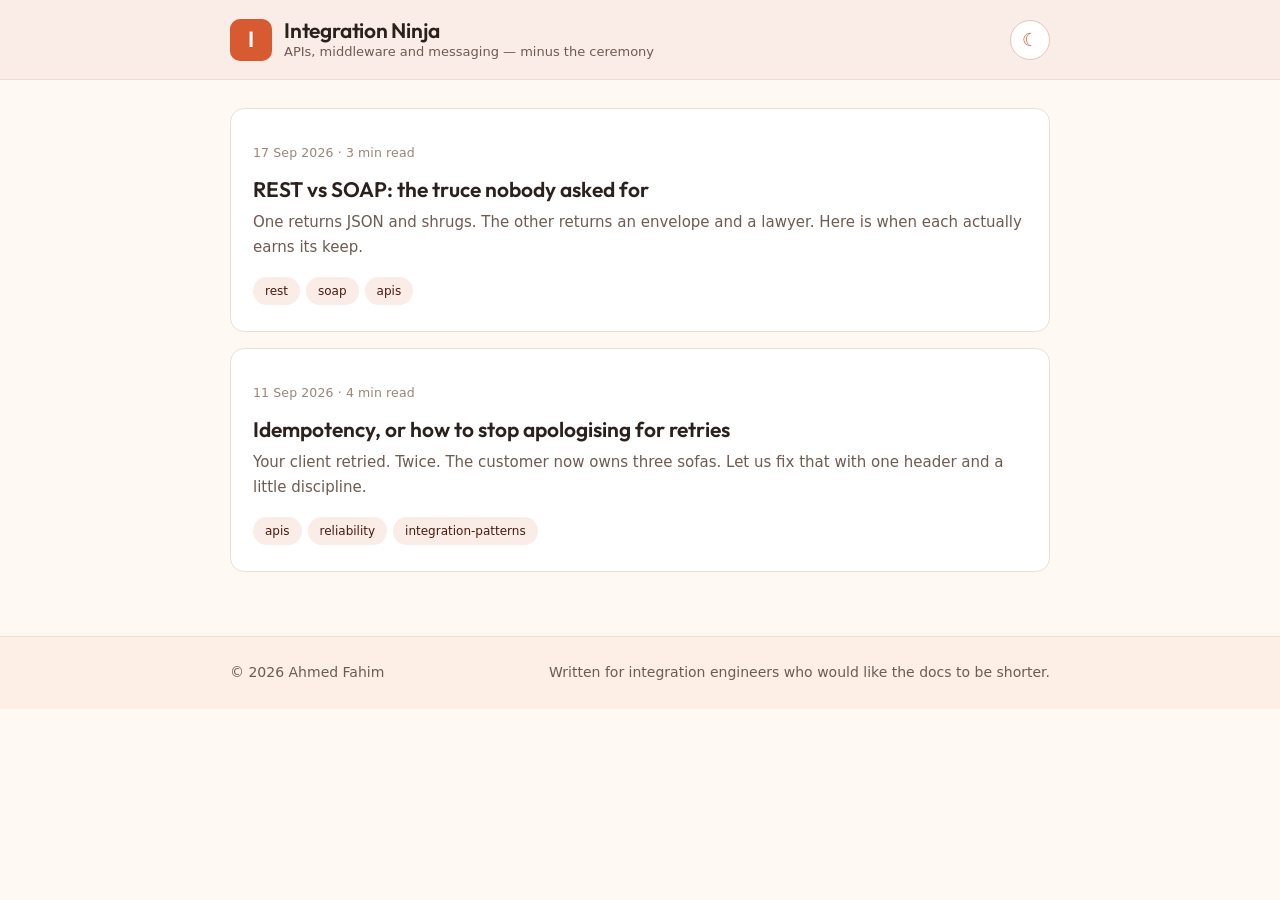
==== index.html @ ec6667d4 "Sprint 1: static blog walking skeleton Integration Ninja is a buildless static blog for APIs, middle" ====
<!DOCTYPE html>
<html lang="en" data-theme="light">
<head>
<meta charset="utf-8">
<meta name="viewport" content="width=device-width, initial-scale=1">
<title>Integration Ninja</title>
<meta name="description" content="APIs, middleware and messaging explained simply, for integration engineers.">
<script>
/* Applied before paint so the page never flashes the wrong theme. */
(function () {
  try {
    var saved = localStorage.getItem('ninja-theme');
    var prefersDark = window.matchMedia && window.matchMedia('(prefers-color-scheme: dark)').matches;
    document.documentElement.setAttribute('data-theme', saved || (prefersDark ? 'dark' : 'light'));
  } catch (err) { /* storage blocked; the default theme stands */ }
})();
</script>
<link rel="preconnect" href="https://fonts.googleapis.com">
<link rel="preconnect" href="https://fonts.gstatic.com" crossorigin>
<link rel="stylesheet" href="https://fonts.googleapis.com/css2?family=Outfit:wght@500;600&display=swap">
<link rel="stylesheet" href="assets/css/main.css">
</head>
<body>

<a class="skip-link" href="#main">Skip to content</a>

<header class="site-header">
  <div class="site-header__inner shell">
    <a class="brand" href="index.html">
      <span class="brand__mark" aria-hidden="true">I</span>
      <span>
        <span class="brand__title">Integration Ninja</span>
        <span class="brand__tagline"></span>
      </span>
    </a>
    <button type="button" class="theme-toggle" aria-label="Switch theme">☾</button>
  </div>
</header>

<main id="main" class="shell">
  <h1 class="visually-hidden">Articles</h1>
  <ul id="feed" class="feed">
    <li class="state">Loading articles…</li>
  </ul>
</main>

<footer class="site-footer">
  <div class="site-footer__inner shell">
    <span>© <span class="footer-year"></span> <span class="footer-author"></span></span>
    <span>Written for integration engineers who would like the docs to be shorter.</span>
  </div>
</footer>

<script src="https://cdnjs.cloudflare.com/ajax/libs/jquery/3.7.1/jquery.min.js" integrity="sha512-v2CJ7UaYy4JwqLDIrZUI/4hqeoQieOmAZNXBeQyjo21dadnwR+8ZaIJVT8EE2iyI61OV8e6M8PP2/4hpQINQ/g==" crossorigin="anonymous" referrerpolicy="no-referrer"></script>
<script src="assets/js/config.js"></script>
<script src="assets/js/lib/frontmatter.js"></script>
<script src="assets/js/lib/format.js"></script>
<script src="assets/js/lib/store.js"></script>
<script src="assets/js/ui.js"></script>
<script src="assets/js/home.js"></script>

</body>
</html>
---- assets/css/main.css ----
/* Integration Ninja — design system.
   Warm, rounded and friendly. Two themes; every colour is a variable so dark
   mode is a single block of overrides rather than scattered exceptions. */

:root {
  --page: #fff8f3;
  --surface: #ffffff;
  --surface-alt: #fdeee6;
  --text: #2b211c;
  --text-soft: #6e5b51;
  --text-muted: #9a857a;
  --border: #f0ddd1;
  --border-strong: #e3c6b5;
  --accent: #d85a30;
  --accent-ink: #4a1b0c;
  --accent-wash: #faece7;
  --accent-hover: #b8441f;
  --ring: rgba(216, 90, 48, 0.35);

  --mark-bg: #ffe6a8;
  --mark-ink: #412402;

  --font-display: 'Outfit', 'Segoe UI', system-ui, sans-serif;
  --font-body: 'Segoe UI', system-ui, -apple-system, 'Helvetica Neue', sans-serif;
  --font-mono: ui-monospace, 'Cascadia Mono', Consolas, 'Courier New', monospace;

  --radius-sm: 10px;
  --radius: 14px;
  --radius-lg: 20px;
  --measure: 68ch;
  --shell: 860px;
}

[data-theme='dark'] {
  --page: #171310;
  --surface: #201a16;
  --surface-alt: #2b221c;
  --text: #f5eae3;
  --text-soft: #c3ada1;
  --text-muted: #9a857a;
  --border: #382c25;
  --border-strong: #4d3d33;
  --accent: #f0997b;
  --accent-ink: #f5c4b3;
  --accent-wash: #33211a;
  --accent-hover: #f5c4b3;
  --ring: rgba(240, 153, 123, 0.4);

  --mark-bg: #7a5410;
  --mark-ink: #fbe8c2;
}

*,
*::before,
*::after { box-sizing: border-box; }

html { -webkit-text-size-adjust: 100%; }

body {
  margin: 0;
  background: var(--page);
  color: var(--text);
  font-family: var(--font-body);
  font-size: 17px;
  line-height: 1.7;
}

h1, h2, h3, h4 {
  font-family: var(--font-display);
  font-weight: 600;
  line-height: 1.25;
  color: var(--text);
  margin: 0;
}

a {
  color: var(--accent);
  text-decoration-color: var(--border-strong);
  text-underline-offset: 3px;
}

a:hover { color: var(--accent-hover); }

img { max-width: 100%; height: auto; }

:focus-visible {
  outline: 2px solid var(--accent);
  outline-offset: 2px;
  border-radius: 4px;
}

.skip-link {
  position: absolute;
  left: -9999px;
  top: 0;
  background: var(--accent);
  color: #fff;
  padding: 10px 16px;
  border-radius: 0 0 var(--radius) 0;
  z-index: 10;
}

.skip-link:focus { left: 0; }

.visually-hidden {
  position: absolute;
  width: 1px;
  height: 1px;
  margin: -1px;
  padding: 0;
  overflow: hidden;
  clip: rect(0 0 0 0);
  white-space: nowrap;
  border: 0;
}

.shell {
  width: 100%;
  max-width: var(--shell);
  margin: 0 auto;
  padding: 0 20px;
}

/* ---------- Header ---------- */

.site-header {
  background: var(--accent-wash);
  border-bottom: 1px solid var(--border);
}

.site-header__inner {
  display: flex;
  align-items: center;
  justify-content: space-between;
  gap: 16px;
  padding: 18px 20px;
}

.brand {
  display: flex;
  align-items: center;
  gap: 12px;
  text-decoration: none;
  color: inherit;
}

.brand__mark {
  width: 42px;
  height: 42px;
  flex: none;
  border-radius: var(--radius-sm);
  background: var(--accent);
  color: #fff;
  display: grid;
  place-items: center;
  font-family: var(--font-display);
  font-size: 22px;
  font-weight: 600;
  transition: transform 0.18s ease;
}

.brand:hover .brand__mark { transform: rotate(-6deg) scale(1.04); }

.brand__title {
  display: block;
  font-family: var(--font-display);
  font-size: 21px;
  font-weight: 600;
  letter-spacing: -0.01em;
  line-height: 1.2;
}

.brand__tagline {
  display: block;
  font-size: 13px;
  color: var(--text-soft);
  line-height: 1.4;
}

.theme-toggle {
  flex: none;
  width: 40px;
  height: 40px;
  border-radius: 50%;
  border: 1px solid var(--border-strong);
  background: var(--surface);
  color: var(--accent);
  font-size: 18px;
  line-height: 1;
  cursor: pointer;
  transition: transform 0.15s ease, background 0.15s ease;
}

.theme-toggle:hover {
  background: var(--surface-alt);
  transform: scale(1.06);
}

.theme-toggle:active { transform: scale(0.96); }

/* ---------- Cards ---------- */

.feed {
  display: grid;
  gap: 16px;
  padding: 28px 0 8px;
  margin: 0;
  list-style: none;
}

.card {
  background: var(--surface);
  border: 1px solid var(--border);
  border-radius: var(--radius);
  padding: 20px 22px;
  transition: transform 0.16s ease, border-color 0.16s ease;
}

.card:hover {
  transform: translateY(-2px);
  border-color: var(--border-strong);
}

.card__title {
  font-size: 21px;
  margin: 4px 0 0;
}

.card__title a { text-decoration: none; color: var(--text); }
.card__title a:hover { color: var(--accent); }

.card__summary {
  color: var(--text-soft);
  font-size: 15px;
  margin: 8px 0 14px;
}

.meta {
  font-size: 12.5px;
  color: var(--text-muted);
  letter-spacing: 0.01em;
}

.pill {
  display: inline-block;
  font-size: 12px;
  font-weight: 500;
  padding: 4px 12px;
  border-radius: 999px;
  background: var(--accent-wash);
  color: var(--accent-ink);
  text-decoration: none;
  margin: 0 6px 6px 0;
}

a.pill:hover { background: var(--accent); color: #fff; }

/* ---------- Article ---------- */

.article { padding: 32px 0 8px; }

.article__header { margin-bottom: 26px; }

.article__title {
  font-size: 34px;
  letter-spacing: -0.02em;
  margin: 8px 0 10px;
}

.article__summary {
  font-size: 18px;
  color: var(--text-soft);
  margin: 0 0 14px;
}

.back-link {
  display: inline-block;
  font-size: 14px;
  margin-bottom: 20px;
  text-decoration: none;
}

.prose {
  max-width: var(--measure);
  font-size: 17px;
}

.prose h2 { font-size: 25px; margin: 2em 0 0.5em; }
.prose h3 { font-size: 20px; margin: 1.6em 0 0.4em; }
.prose p { margin: 0 0 1.15em; }
.prose ul, .prose ol { margin: 0 0 1.15em; padding-left: 1.4em; }
.prose li { margin-bottom: 0.4em; }
.prose strong { font-weight: 600; }

.prose blockquote {
  margin: 1.5em 0;
  padding: 14px 20px;
  background: var(--surface-alt);
  border-left: 4px solid var(--accent);
  border-radius: 0 var(--radius-sm) var(--radius-sm) 0;
  color: var(--text-soft);
}

.prose blockquote p:last-child { margin-bottom: 0; }

.prose hr {
  border: 0;
  border-top: 1px solid var(--border);
  margin: 2.4em 0;
}

.prose table {
  width: 100%;
  border-collapse: collapse;
  margin: 0 0 1.5em;
  font-size: 15px;
}

.prose th, .prose td {
  border: 1px solid var(--border);
  padding: 9px 12px;
  text-align: left;
}

.prose th { background: var(--surface-alt); font-weight: 600; }

/* ---------- States ---------- */

.state {
  text-align: center;
  padding: 56px 20px;
  color: var(--text-soft);
}

.state__emoji {
  font-size: 34px;
  line-height: 1;
  margin-bottom: 12px;
}

.state__title {
  font-family: var(--font-display);
  font-size: 21px;
  font-weight: 600;
  color: var(--text);
  margin: 0 0 6px;
}

.state__body { font-size: 15px; margin: 0 auto; max-width: 46ch; }

.state code {
  font-family: var(--font-mono);
  font-size: 13px;
  background: var(--surface-alt);
  border-radius: 6px;
  padding: 2px 6px;
}

/* ---------- Footer ---------- */

.site-footer {
  margin-top: 56px;
  border-top: 1px solid var(--border);
  background: var(--surface-alt);
}

.site-footer__inner {
  padding: 24px 20px;
  font-size: 14px;
  color: var(--text-soft);
  display: flex;
  flex-wrap: wrap;
  gap: 8px 18px;
  justify-content: space-between;
}

/* ---------- Small screens ---------- */

@media (max-width: 620px) {
  body { font-size: 16px; }
  .article__title { font-size: 27px; }
  .card__title { font-size: 19px; }
  .site-header__inner { padding: 14px 16px; }
  .brand__tagline { display: none; }
  .shell { padding: 0 16px; }
}

@media (prefers-reduced-motion: reduce) {
  * { transition: none !important; }
  .card:hover, .brand:hover .brand__mark { transform: none; }
}
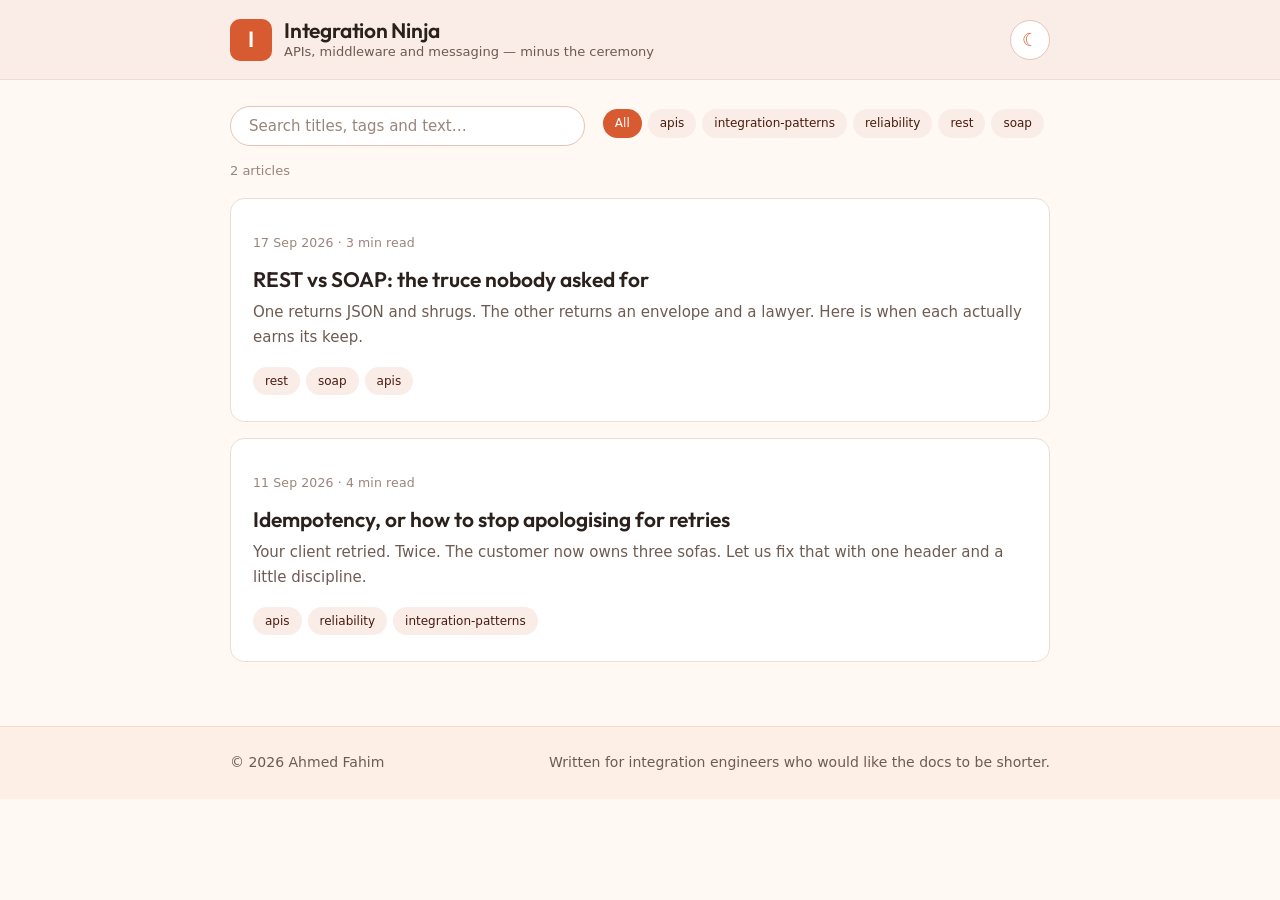
==== commit dbed1927: "Sprint 2: search, tags, pagination, TOC and time-of-day theming The home page was an undifferentiate" ====
--- a/index.html
+++ b/index.html
@@ -5,16 +5,11 @@
 <meta name="viewport" content="width=device-width, initial-scale=1">
 <title>Integration Ninja</title>
 <meta name="description" content="APIs, middleware and messaging explained simply, for integration engineers.">
-<script>
-/* Applied before paint so the page never flashes the wrong theme. */
-(function () {
-  try {
-    var saved = localStorage.getItem('ninja-theme');
-    var prefersDark = window.matchMedia && window.matchMedia('(prefers-color-scheme: dark)').matches;
-    document.documentElement.setAttribute('data-theme', saved || (prefersDark ? 'dark' : 'light'));
-  } catch (err) { /* storage blocked; the default theme stands */ }
-})();
-</script>
+<!-- Render-blocking on purpose: the theme is resolved before paint, so the page
+     never flashes the wrong colours. If either file fails to load, the
+     data-theme="light" already on <html> stands. -->
+<script src="assets/js/config.js"></script>
+<script src="assets/js/lib/theme.js"></script>
 <link rel="preconnect" href="https://fonts.googleapis.com">
 <link rel="preconnect" href="https://fonts.gstatic.com" crossorigin>
 <link rel="stylesheet" href="https://fonts.googleapis.com/css2?family=Outfit:wght@500;600&display=swap">
@@ -39,9 +34,23 @@
 
 <main id="main" class="shell">
   <h1 class="visually-hidden">Articles</h1>
+
+  <div class="filters">
+    <form class="search" role="search">
+      <label class="visually-hidden" for="q">Search articles</label>
+      <input type="search" id="q" class="search__input" placeholder="Search titles, tags and text…" autocomplete="off">
+      <button type="button" id="q-clear" class="search__clear" aria-label="Clear search" hidden>×</button>
+    </form>
+    <div id="tagbar" class="tagbar"></div>
+  </div>
+
+  <p id="result-count" class="result-count" aria-live="polite"></p>
+
   <ul id="feed" class="feed">
     <li class="state">Loading articles…</li>
   </ul>
+
+  <nav id="pager" class="pager" aria-label="Pagination"></nav>
 </main>
 
 <footer class="site-footer">
@@ -52,10 +61,10 @@
 </footer>
 
 <script src="https://cdnjs.cloudflare.com/ajax/libs/jquery/3.7.1/jquery.min.js" integrity="sha512-v2CJ7UaYy4JwqLDIrZUI/4hqeoQieOmAZNXBeQyjo21dadnwR+8ZaIJVT8EE2iyI61OV8e6M8PP2/4hpQINQ/g==" crossorigin="anonymous" referrerpolicy="no-referrer"></script>
-<script src="assets/js/config.js"></script>
 <script src="assets/js/lib/frontmatter.js"></script>
 <script src="assets/js/lib/format.js"></script>
 <script src="assets/js/lib/store.js"></script>
+<script src="assets/js/lib/search.js"></script>
 <script src="assets/js/ui.js"></script>
 <script src="assets/js/home.js"></script>
 
--- a/assets/css/main.css
+++ b/assets/css/main.css
@@ -29,6 +29,9 @@
   --radius-lg: 20px;
   --measure: 68ch;
   --shell: 860px;
+  /* The article page only: wide enough for the reading column plus a TOC rail. */
+  --shell-wide: 1160px;
+  --toc-width: 240px;
 }
 
 [data-theme='dark'] {
@@ -56,6 +59,11 @@
 
 html { -webkit-text-size-adjust: 100%; }
 
+/* The feed and the pager are hidden with the attribute rather than removed, so
+   a filtered-to-nothing list can come back. Their own display rules would
+   otherwise win. */
+[hidden] { display: none !important; }
+
 body {
   margin: 0;
   background: var(--page);
@@ -120,6 +128,8 @@
   margin: 0 auto;
   padding: 0 20px;
 }
+
+.shell--wide { max-width: var(--shell-wide); }
 
 /* ---------- Header ---------- */
 
@@ -198,12 +208,80 @@
 
 .theme-toggle:active { transform: scale(0.96); }
 
+/* ---------- Filters ---------- */
+
+.filters {
+  display: flex;
+  align-items: center;
+  gap: 12px 18px;
+  flex-wrap: wrap;
+  padding: 26px 0 0;
+}
+
+.search {
+  position: relative;
+  flex: 1 1 260px;
+}
+
+.search__input {
+  width: 100%;
+  font-family: var(--font-body);
+  font-size: 15px;
+  color: var(--text);
+  background: var(--surface);
+  border: 1px solid var(--border-strong);
+  border-radius: 999px;
+  padding: 10px 40px 10px 18px;
+}
+
+.search__input::placeholder { color: var(--text-muted); }
+
+.search__input:focus-visible {
+  outline: 2px solid var(--accent);
+  outline-offset: 1px;
+  border-color: var(--accent);
+}
+
+/* The browser's own search-cancel button is unstyleable and absent on Firefox,
+   so the page draws its own. */
+.search__input::-webkit-search-cancel-button { display: none; }
+
+.search__clear {
+  position: absolute;
+  top: 50%;
+  right: 6px;
+  transform: translateY(-50%);
+  width: 28px;
+  height: 28px;
+  border: 0;
+  border-radius: 50%;
+  background: transparent;
+  color: var(--text-muted);
+  font-size: 19px;
+  line-height: 1;
+  cursor: pointer;
+}
+
+.search__clear:hover { background: var(--surface-alt); color: var(--accent); }
+
+.tagbar {
+  display: flex;
+  flex-wrap: wrap;
+  gap: 0;
+}
+
+.result-count {
+  font-size: 13px;
+  color: var(--text-muted);
+  margin: 14px 0 0;
+}
+
 /* ---------- Cards ---------- */
 
 .feed {
   display: grid;
   gap: 16px;
-  padding: 28px 0 8px;
+  padding: 16px 0 8px;
   margin: 0;
   list-style: none;
 }
@@ -233,6 +311,22 @@
   color: var(--text-soft);
   font-size: 15px;
   margin: 8px 0 14px;
+}
+
+/* Shown instead of the summary when the match was in the body, so the card can
+   show the reader why it is a result at all. */
+.card__snippet {
+  color: var(--text-soft);
+  font-size: 14.5px;
+  font-style: italic;
+  margin: 8px 0 14px;
+}
+
+mark {
+  background: var(--mark-bg);
+  color: var(--mark-ink);
+  border-radius: 3px;
+  padding: 0 2px;
 }
 
 .meta {
@@ -255,6 +349,56 @@
 
 a.pill:hover { background: var(--accent); color: #fff; }
 
+button.pill {
+  font-family: var(--font-body);
+  line-height: inherit;
+  border: 0;
+  cursor: pointer;
+}
+
+button.pill:hover { background: var(--accent); color: #fff; }
+
+.pill.is-active {
+  background: var(--accent);
+  color: #fff;
+}
+
+/* ---------- Pagination ---------- */
+
+.pager {
+  display: flex;
+  flex-wrap: wrap;
+  align-items: center;
+  gap: 8px;
+  padding: 22px 0 4px;
+}
+
+.pager__btn {
+  font-family: var(--font-body);
+  font-size: 14px;
+  min-width: 38px;
+  padding: 7px 14px;
+  border-radius: 999px;
+  border: 1px solid var(--border-strong);
+  background: var(--surface);
+  color: var(--text-soft);
+  cursor: pointer;
+}
+
+.pager__btn:hover:not(:disabled) {
+  border-color: var(--accent);
+  color: var(--accent);
+}
+
+.pager__btn:disabled { opacity: 0.4; cursor: default; }
+
+.pager__btn.is-current {
+  background: var(--accent);
+  border-color: var(--accent);
+  color: #fff;
+  opacity: 1;
+}
+
 /* ---------- Article ---------- */
 
 .article { padding: 32px 0 8px; }
@@ -324,6 +468,93 @@
 
 .prose th { background: var(--surface-alt); font-weight: 600; }
 
+/* ---------- Table of contents ---------- */
+
+/* Below the two-column breakpoint this is a collapsed block, so a long contents
+   list cannot push the article itself off the first screen. */
+.toc {
+  margin: 0 0 26px;
+  padding: 2px 18px;
+  border: 1px solid var(--border);
+  border-radius: var(--radius);
+  background: var(--surface);
+  font-size: 14.5px;
+}
+
+.toc__summary {
+  font-family: var(--font-display);
+  font-weight: 600;
+  color: var(--text);
+  padding: 10px 0;
+  cursor: pointer;
+}
+
+.toc__list {
+  list-style: none;
+  margin: 2px 0 12px;
+  padding: 0;
+}
+
+.toc__item--h3 .toc__link { padding-left: 30px; }
+
+.toc__link {
+  display: block;
+  padding: 5px 0 5px 14px;
+  color: var(--text-soft);
+  text-decoration: none;
+  border-left: 2px solid var(--border);
+}
+
+.toc__link:hover { color: var(--accent); }
+
+.toc__link.is-active {
+  color: var(--accent);
+  border-left-color: var(--accent);
+}
+
+/* ---------- Newer / older ---------- */
+
+.prevnext {
+  display: flex;
+  flex-wrap: wrap;
+  gap: 14px;
+  margin-top: 44px;
+  padding-top: 26px;
+  border-top: 1px solid var(--border);
+}
+
+.prevnext__link {
+  flex: 1 1 240px;
+  padding: 14px 18px;
+  border: 1px solid var(--border);
+  border-radius: var(--radius);
+  background: var(--surface);
+  text-decoration: none;
+  transition: border-color 0.16s ease;
+}
+
+.prevnext__link:hover { border-color: var(--border-strong); }
+
+/* Keeps "Older" on the right even when it is the only card there. */
+.prevnext__link--older { margin-left: auto; text-align: right; }
+
+.prevnext__label {
+  display: block;
+  font-size: 12.5px;
+  color: var(--text-muted);
+  margin-bottom: 4px;
+}
+
+.prevnext__title {
+  display: block;
+  font-family: var(--font-display);
+  font-weight: 600;
+  font-size: 16px;
+  color: var(--text);
+}
+
+.prevnext__link:hover .prevnext__title { color: var(--accent); }
+
 /* ---------- States ---------- */
 
 .state {
@@ -348,6 +579,21 @@
 
 .state__body { font-size: 15px; margin: 0 auto; max-width: 46ch; }
 
+.state__action { margin: 18px 0 0; }
+
+.btn-clear {
+  font-family: var(--font-body);
+  font-size: 14px;
+  padding: 8px 20px;
+  border-radius: 999px;
+  border: 1px solid var(--accent);
+  background: transparent;
+  color: var(--accent);
+  cursor: pointer;
+}
+
+.btn-clear:hover { background: var(--accent); color: #fff; }
+
 .state code {
   font-family: var(--font-mono);
   font-size: 13px;
@@ -372,6 +618,49 @@
   flex-wrap: wrap;
   gap: 8px 18px;
   justify-content: space-between;
+}
+
+/* ---------- Wide screens: the article grows a contents rail ---------- */
+
+@media (min-width: 1080px) {
+  .article-layout {
+    display: grid;
+    grid-template-columns: minmax(0, 1fr) var(--toc-width);
+    column-gap: 48px;
+  }
+
+  /* The back link and the header run the full width; the body and the rail
+     share the row below them. */
+  .article-layout > .back-link,
+  .article-layout > .article__header { grid-column: 1 / -1; }
+  .article-layout > .prose { grid-column: 1; grid-row: 3; }
+
+  .toc {
+    grid-column: 2;
+    grid-row: 3;
+    position: sticky;
+    top: 26px;
+    align-self: start;
+    max-height: calc(100vh - 52px);
+    overflow-y: auto;
+    margin: 0;
+    padding: 0;
+    border: 0;
+    background: transparent;
+  }
+
+  /* Always open at this width, so the disclosure arrow would be a lie. */
+  .toc__summary {
+    list-style: none;
+    cursor: default;
+    font-size: 12.5px;
+    letter-spacing: 0.06em;
+    text-transform: uppercase;
+    color: var(--text-muted);
+  }
+
+  .toc__summary::-webkit-details-marker { display: none; }
+  .toc__summary::marker { content: ''; }
 }
 
 /* ---------- Small screens ---------- */
@@ -383,9 +672,24 @@
   .site-header__inner { padding: 14px 16px; }
   .brand__tagline { display: none; }
   .shell { padding: 0 16px; }
+  .filters { flex-direction: column; align-items: stretch; gap: 12px; }
+  /* The flex-basis above is a width in the row layout but would become a height
+     here, stretching the input into a tall box. */
+  .search { flex: none; }
+  .pager { gap: 6px; }
+  .pager__btn { min-width: 34px; padding: 6px 11px; font-size: 13px; }
+  .prevnext__link { flex-basis: 100%; }
+}
+
+/* Anchor jumps from the contents list glide rather than teleport. Done in CSS
+   so the reduced-motion block below can switch it off. */
+html {
+  scroll-behavior: smooth;
+  scroll-padding-top: 26px;
 }
 
 @media (prefers-reduced-motion: reduce) {
   * { transition: none !important; }
+  html { scroll-behavior: auto; }
   .card:hover, .brand:hover .brand__mark { transform: none; }
 }
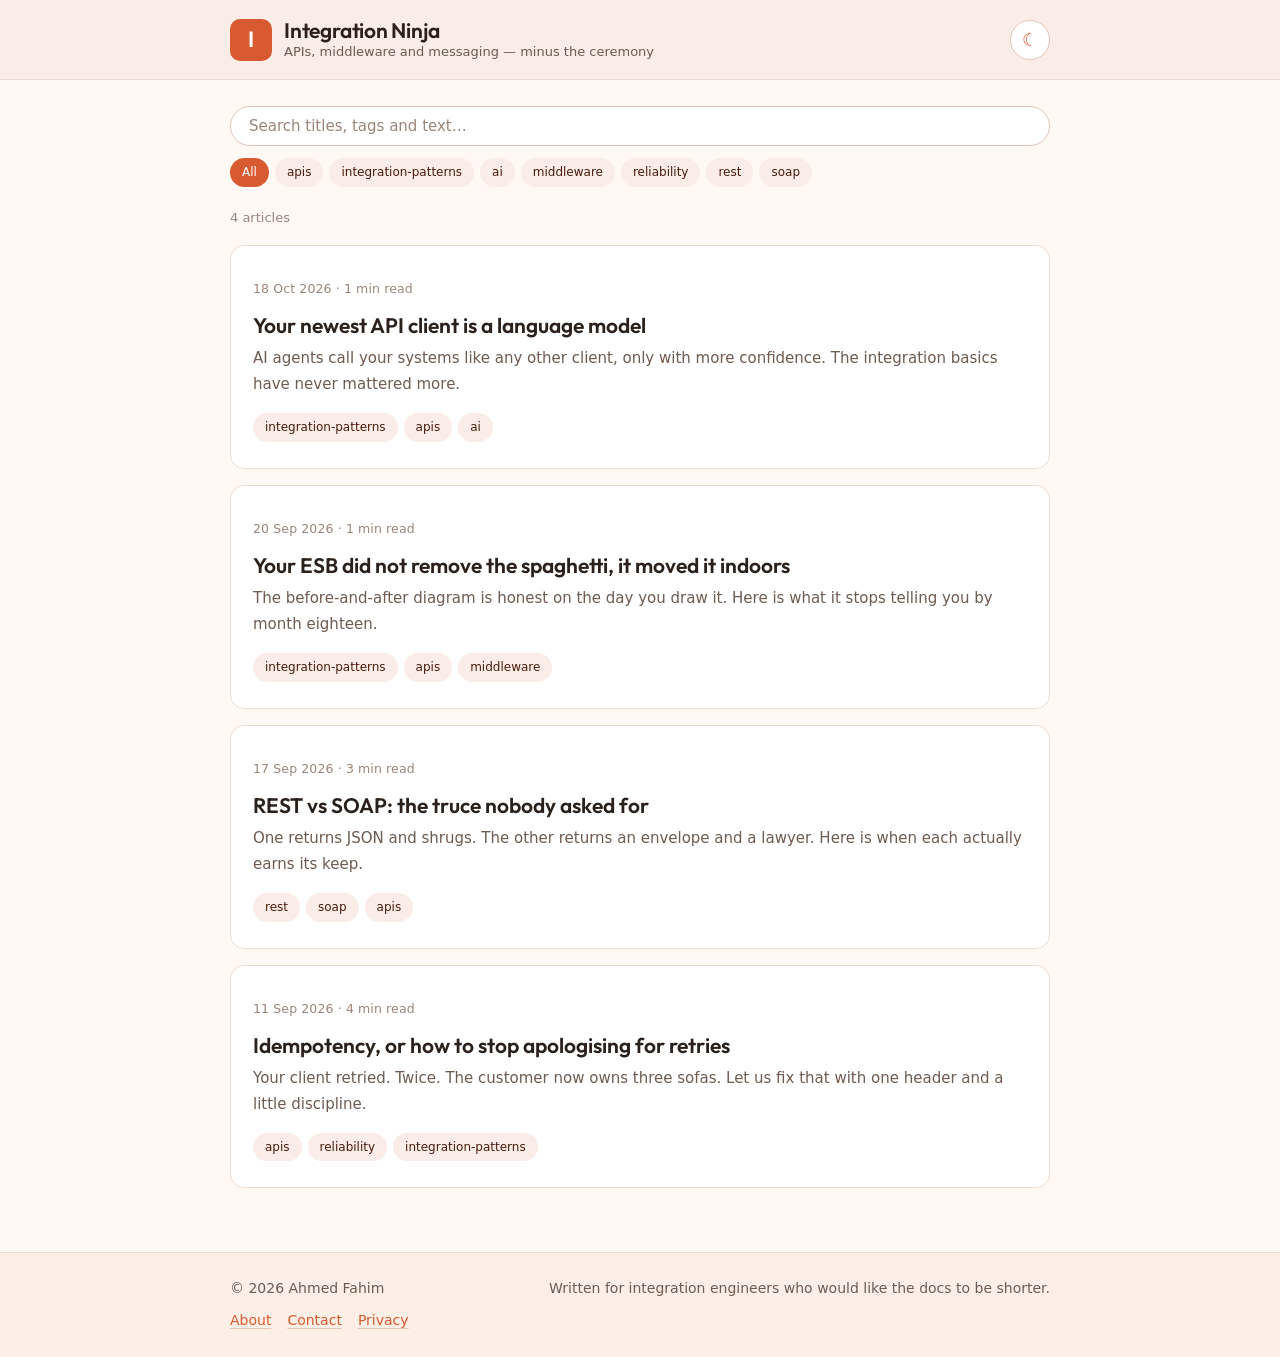
==== commit 82dc356c: "Add About, Contact and Privacy pages and robots.txt AdSense review asks for About and Contact pages," ====
--- a/index.html
+++ b/index.html
@@ -57,6 +57,11 @@
   <div class="site-footer__inner shell">
     <span>© <span class="footer-year"></span> <span class="footer-author"></span></span>
     <span>Written for integration engineers who would like the docs to be shorter.</span>
+    <nav class="site-footer__nav" aria-label="Site">
+      <a href="about.html">About</a>
+      <a href="contact.html">Contact</a>
+      <a href="privacy.html">Privacy</a>
+    </nav>
   </div>
 </footer>
 
--- a/assets/css/main.css
+++ b/assets/css/main.css
@@ -620,6 +620,17 @@
   justify-content: space-between;
 }
 
+.site-footer__nav {
+  display: flex;
+  flex-wrap: wrap;
+  gap: 4px 16px;
+}
+
+.site-footer__nav [aria-current='page'] {
+  color: var(--text);
+  text-decoration: none;
+}
+
 /* ---------- Wide screens: the article grows a contents rail ---------- */
 
 @media (min-width: 1080px) {
